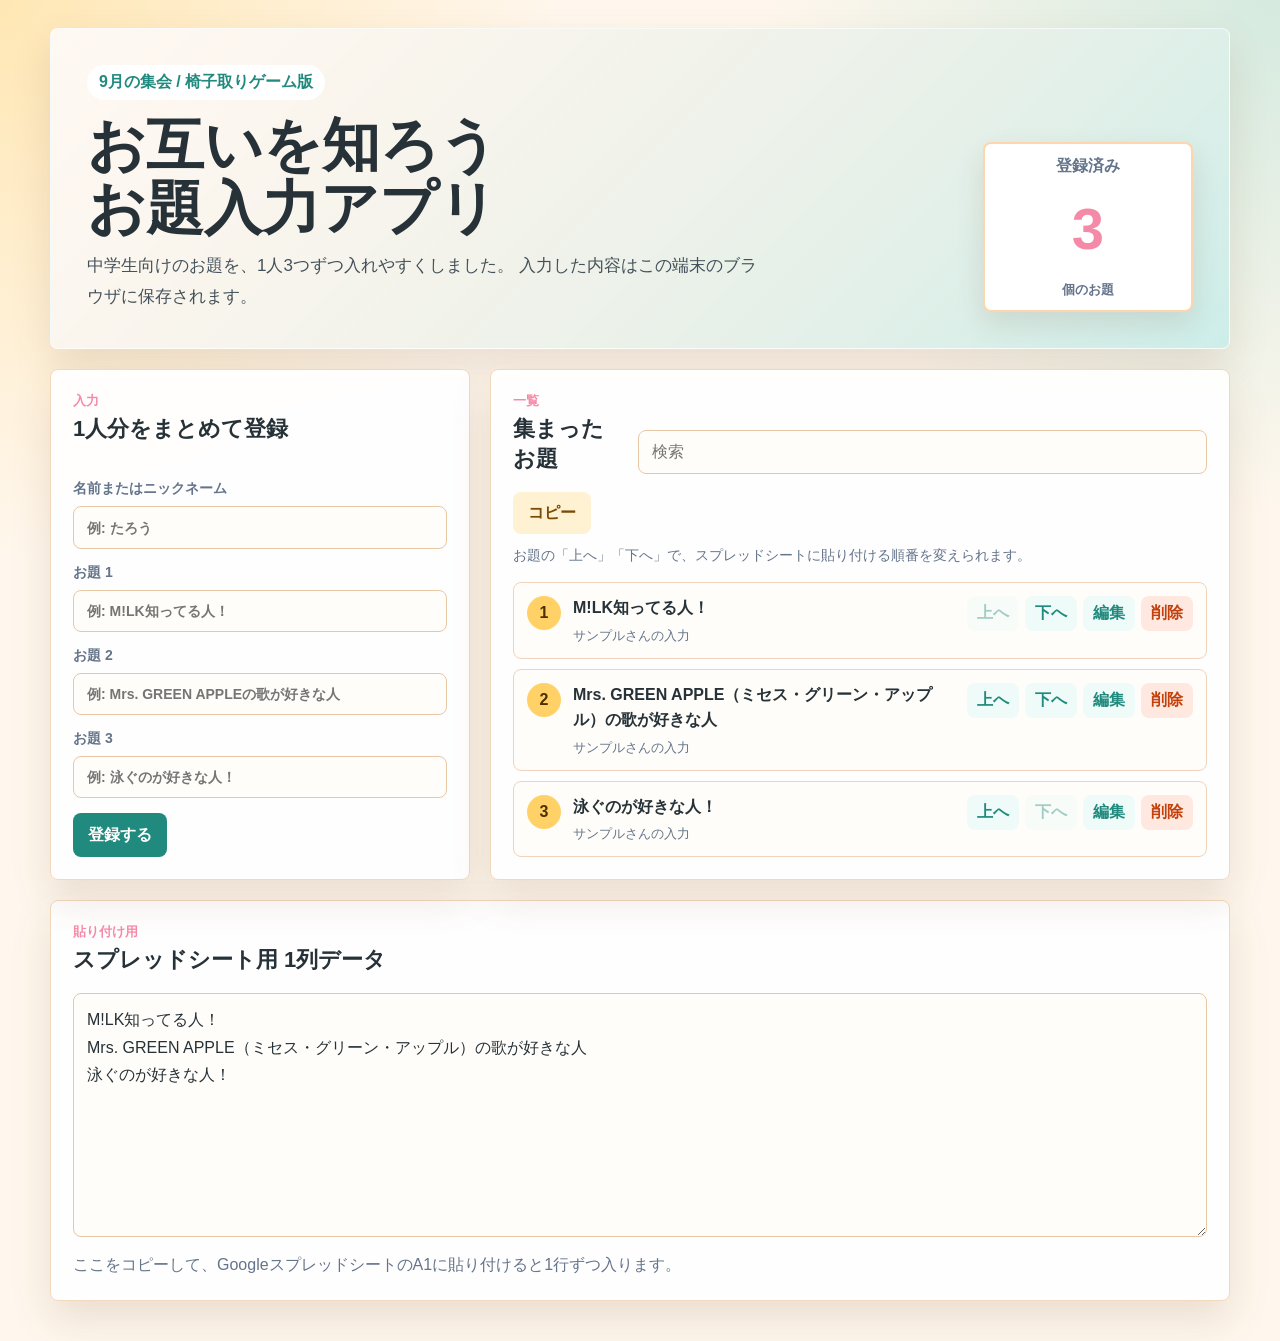
==== index.html @ cfddd16f "Add files via upload" ====
<!doctype html>
<html lang="ja">
  <head>
    <meta charset="utf-8" />
    <meta name="viewport" content="width=device-width, initial-scale=1" />
    <title>お互いを知ろう お題入力アプリ</title>
    <link rel="stylesheet" href="./styles.css" />
  </head>
  <body>
    <main class="app">
      <section class="hero">
        <div>
          <p class="badge">9月の集会 / 椅子取りゲーム版</p>
          <h1>お互いを知ろう<br />お題入力アプリ</h1>
          <p class="lead">
            中学生向けのお題を、1人3つずつ入れやすくしました。
            入力した内容はこの端末のブラウザに保存されます。
          </p>
        </div>
        <div class="hero-card" aria-label="入力状況">
          <span>登録済み</span>
          <strong id="totalTopics">0</strong>
          <small>個のお題</small>
        </div>
      </section>

      <section class="workspace">
        <form id="topicForm" class="panel input-panel">
          <div class="panel-title">
            <p>入力</p>
            <h2>1人分をまとめて登録</h2>
          </div>

          <label>
            名前またはニックネーム
            <input id="nameInput" type="text" placeholder="例: たろう" autocomplete="name" />
          </label>

          <div class="topic-fields">
            <label>
              お題 1
              <input id="topic1" type="text" placeholder="例: M!LK知ってる人！" required />
            </label>
            <label>
              お題 2
              <input id="topic2" type="text" placeholder="例: Mrs. GREEN APPLEの歌が好きな人" />
            </label>
            <label>
              お題 3
              <input id="topic3" type="text" placeholder="例: 泳ぐのが好きな人！" />
            </label>
          </div>

          <div class="actions">
            <button class="primary-button" type="submit">登録する</button>
          </div>
        </form>

        <section class="panel list-panel">
          <div class="panel-title with-tools">
            <div>
              <p>一覧</p>
              <h2>集まったお題</h2>
            </div>
            <input id="searchInput" type="search" placeholder="検索" />
          </div>

          <div class="tool-row">
            <button class="secondary-button" id="copyButton" type="button">コピー</button>
          </div>

          <p class="hint compact">お題の「上へ」「下へ」で、スプレッドシートに貼り付ける順番を変えられます。</p>
          <div id="topicList" class="topic-list"></div>
        </section>
      </section>

      <section class="panel paste-panel">
        <div class="panel-title">
          <p>貼り付け用</p>
          <h2>スプレッドシート用 1列データ</h2>
        </div>
        <textarea id="sheetText" readonly rows="8"></textarea>
        <p class="hint">ここをコピーして、GoogleスプレッドシートのA1に貼り付けると1行ずつ入ります。</p>
      </section>
    </main>

    <script src="./app.js"></script>
  </body>
</html>
---- styles.css ----
:root {
  color-scheme: light;
  --bg: #fff7ed;
  --surface: #ffffff;
  --ink: #263238;
  --muted: #64748b;
  --line: #f2d8bd;
  --mint: #58c4b6;
  --mint-dark: #218a7e;
  --peach: #ffb36b;
  --pink: #f58aa8;
  --yellow: #ffd166;
  --danger: #c2410c;
  --shadow: 0 18px 40px rgba(107, 72, 37, 0.14);
}

* {
  box-sizing: border-box;
}

body {
  margin: 0;
  min-height: 100vh;
  font-family: "Segoe UI", "Yu Gothic UI", "Meiryo", sans-serif;
  background:
    radial-gradient(circle at top left, rgba(255, 209, 102, 0.42), transparent 30%),
    radial-gradient(circle at top right, rgba(88, 196, 182, 0.25), transparent 28%),
    var(--bg);
  color: var(--ink);
}

button,
input,
textarea {
  font: inherit;
}

button {
  cursor: pointer;
}

.app {
  width: min(1180px, calc(100% - 32px));
  margin: 0 auto;
  padding: 28px 0 40px;
}

.hero {
  display: grid;
  grid-template-columns: minmax(0, 1fr) 210px;
  gap: 20px;
  align-items: end;
  min-height: 250px;
  padding: 36px;
  border-radius: 8px;
  background:
    linear-gradient(135deg, rgba(255, 255, 255, 0.92), rgba(255, 255, 255, 0.7)),
    linear-gradient(135deg, var(--peach), var(--mint));
  border: 1px solid rgba(255, 255, 255, 0.72);
  box-shadow: var(--shadow);
}

.badge {
  display: inline-flex;
  margin: 0 0 14px;
  padding: 7px 12px;
  border-radius: 999px;
  background: #ffffff;
  color: var(--mint-dark);
  font-weight: 800;
}

h1,
h2,
p {
  margin-top: 0;
}

h1 {
  margin-bottom: 12px;
  font-size: clamp(34px, 5vw, 58px);
  line-height: 1.08;
  letter-spacing: 0;
}

h2 {
  margin-bottom: 0;
  font-size: 22px;
  letter-spacing: 0;
}

.lead {
  max-width: 680px;
  margin-bottom: 0;
  color: #44515a;
  font-size: 17px;
  line-height: 1.8;
}

.hero-card {
  display: grid;
  place-items: center;
  min-height: 170px;
  border-radius: 8px;
  background: #fff;
  border: 2px solid rgba(255, 179, 107, 0.55);
  box-shadow: 0 12px 28px rgba(79, 54, 24, 0.12);
}

.hero-card span,
.hero-card small {
  color: var(--muted);
  font-weight: 700;
}

.hero-card strong {
  color: var(--pink);
  font-size: 58px;
  line-height: 1;
}

.workspace {
  display: grid;
  grid-template-columns: 420px minmax(0, 1fr);
  gap: 20px;
  margin-top: 20px;
}

.panel {
  border: 1px solid var(--line);
  border-radius: 8px;
  background: rgba(255, 255, 255, 0.94);
  box-shadow: var(--shadow);
  padding: 22px;
}

.panel-title {
  margin-bottom: 18px;
}

.panel-title p {
  margin-bottom: 4px;
  color: var(--pink);
  font-size: 13px;
  font-weight: 900;
}

.panel-title.with-tools {
  display: flex;
  align-items: end;
  justify-content: space-between;
  gap: 14px;
}

label {
  display: grid;
  gap: 7px;
  color: var(--muted);
  font-size: 14px;
  font-weight: 700;
}

input,
textarea {
  width: 100%;
  border: 1px solid #e8c7a4;
  border-radius: 8px;
  padding: 12px 13px;
  background: #fffdf9;
  color: var(--ink);
  outline: 0;
}

input:focus,
textarea:focus {
  border-color: var(--mint);
  box-shadow: 0 0 0 4px rgba(88, 196, 182, 0.18);
}

textarea {
  resize: vertical;
  line-height: 1.7;
}

.topic-fields,
.input-panel {
  display: grid;
  gap: 15px;
}

.actions,
.tool-row {
  display: flex;
  flex-wrap: wrap;
  gap: 10px;
}

.primary-button,
.secondary-button,
.danger-button {
  min-height: 42px;
  border: 0;
  border-radius: 8px;
  padding: 10px 15px;
  font-weight: 900;
}

.primary-button {
  background: var(--mint-dark);
  color: #fff;
}

.secondary-button {
  background: #fff2d2;
  color: #7c4a03;
}

.danger-button {
  background: #fff0e7;
  color: var(--danger);
}

.tool-row {
  margin-bottom: 16px;
}

.topic-list {
  display: grid;
  gap: 10px;
}

.topic-card {
  display: grid;
  grid-template-columns: 34px minmax(0, 1fr) auto;
  gap: 12px;
  align-items: start;
  padding: 13px;
  border: 1px solid #f0d4ba;
  border-radius: 8px;
  background: #fffdf9;
}

.topic-card.editing {
  align-items: stretch;
}

.edit-fields {
  display: grid;
  gap: 10px;
}

.topic-number {
  display: grid;
  place-items: center;
  width: 34px;
  height: 34px;
  border-radius: 50%;
  background: var(--yellow);
  color: #4f2f00;
  font-weight: 900;
}

.topic-card p {
  margin: 0 0 5px;
  font-weight: 800;
  line-height: 1.55;
}

.topic-card small {
  color: var(--muted);
}

.delete-topic {
  border: 0;
  border-radius: 8px;
  background: #ffe8e0;
  color: var(--danger);
  padding: 7px 10px;
  font-weight: 900;
}

.topic-tools {
  display: flex;
  flex-wrap: wrap;
  justify-content: flex-end;
  gap: 6px;
}

.move-topic {
  border: 0;
  border-radius: 8px;
  background: #eefbf9;
  color: var(--mint-dark);
  padding: 7px 10px;
  font-weight: 900;
}

.move-topic:disabled {
  cursor: default;
  opacity: 0.42;
}

.paste-panel {
  margin-top: 20px;
}

.hint {
  margin: 10px 0 0;
  color: var(--muted);
  line-height: 1.7;
}

.hint.compact {
  margin: -6px 0 14px;
  font-size: 14px;
}

.empty {
  padding: 28px;
  border: 1px dashed #e8c7a4;
  border-radius: 8px;
  color: var(--muted);
  text-align: center;
  background: #fffdf9;
}

@media (max-width: 860px) {
  .hero,
  .workspace {
    grid-template-columns: 1fr;
  }

  .hero {
    padding: 24px;
  }

  .panel-title.with-tools {
    align-items: stretch;
    flex-direction: column;
  }

  .topic-card {
    grid-template-columns: 34px minmax(0, 1fr);
  }

  .topic-tools {
    grid-column: 2;
    justify-content: flex-start;
  }
}
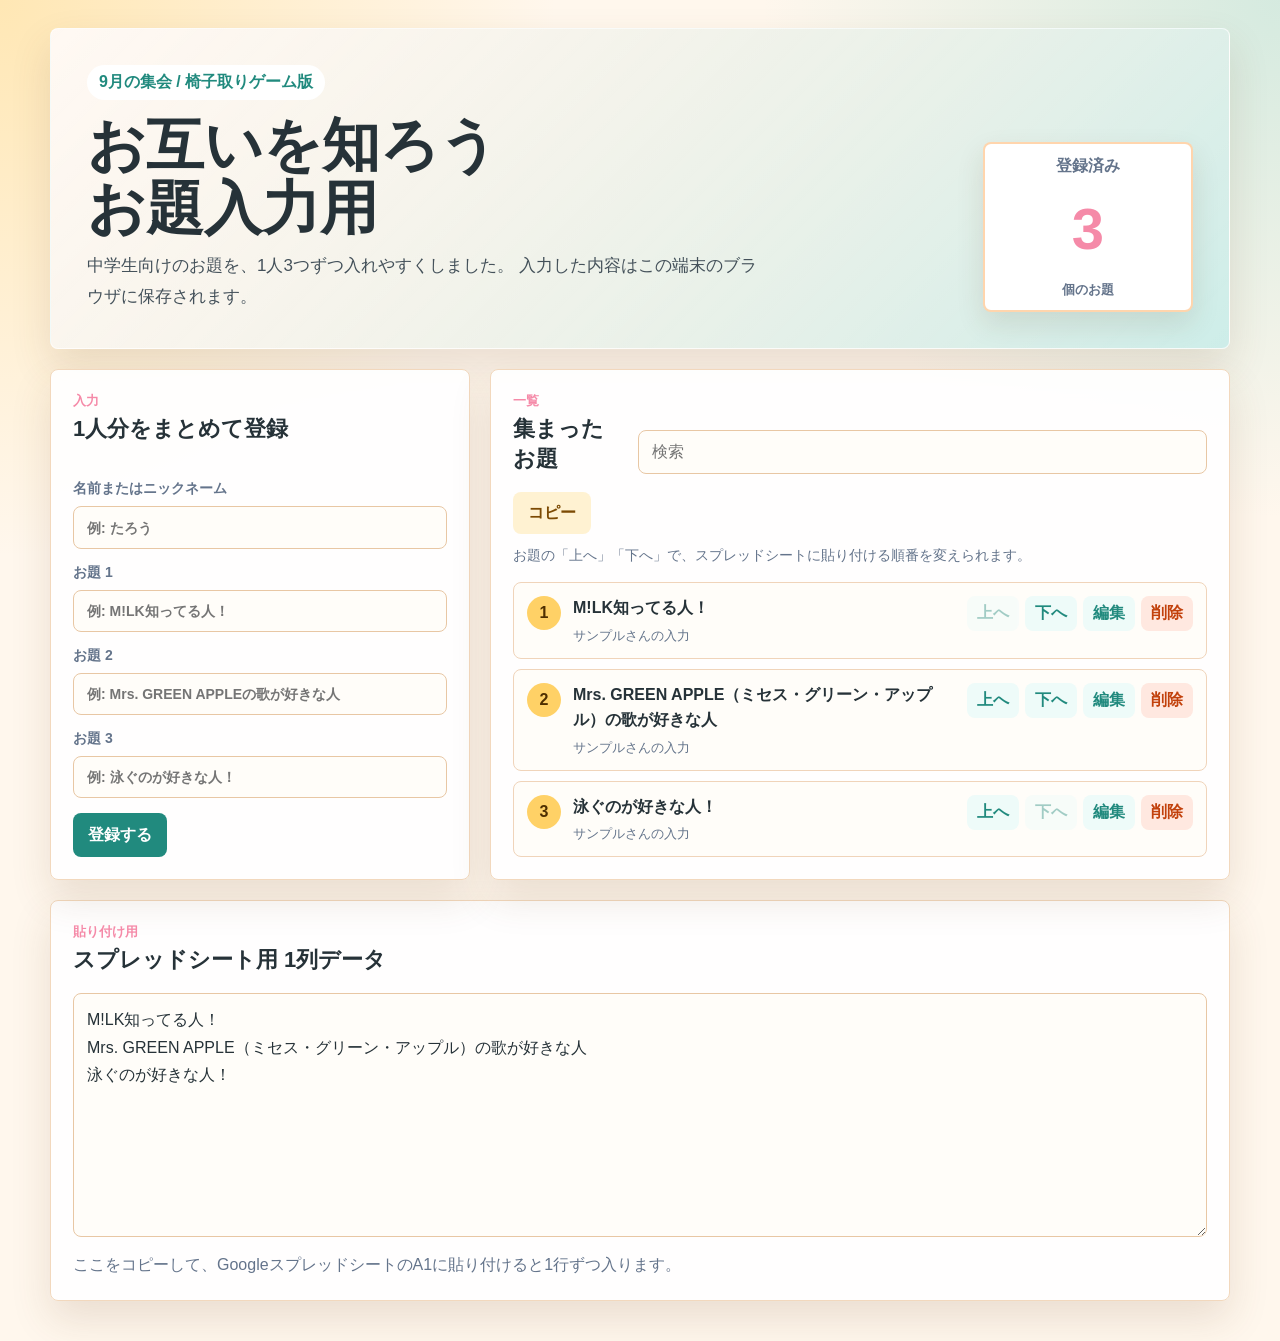
==== commit c4968f33: "Update index.html" ====
--- a/index.html
+++ b/index.html
@@ -3,7 +3,7 @@
   <head>
     <meta charset="utf-8" />
     <meta name="viewport" content="width=device-width, initial-scale=1" />
-    <title>お互いを知ろう お題入力アプリ</title>
+    <title>お題入力用</title>
     <link rel="stylesheet" href="./styles.css" />
   </head>
   <body>
@@ -11,7 +11,7 @@
       <section class="hero">
         <div>
           <p class="badge">9月の集会 / 椅子取りゲーム版</p>
-          <h1>お互いを知ろう<br />お題入力アプリ</h1>
+          <h1>お互いを知ろう<br />お題入力用</h1>
           <p class="lead">
             中学生向けのお題を、1人3つずつ入れやすくしました。
             入力した内容はこの端末のブラウザに保存されます。
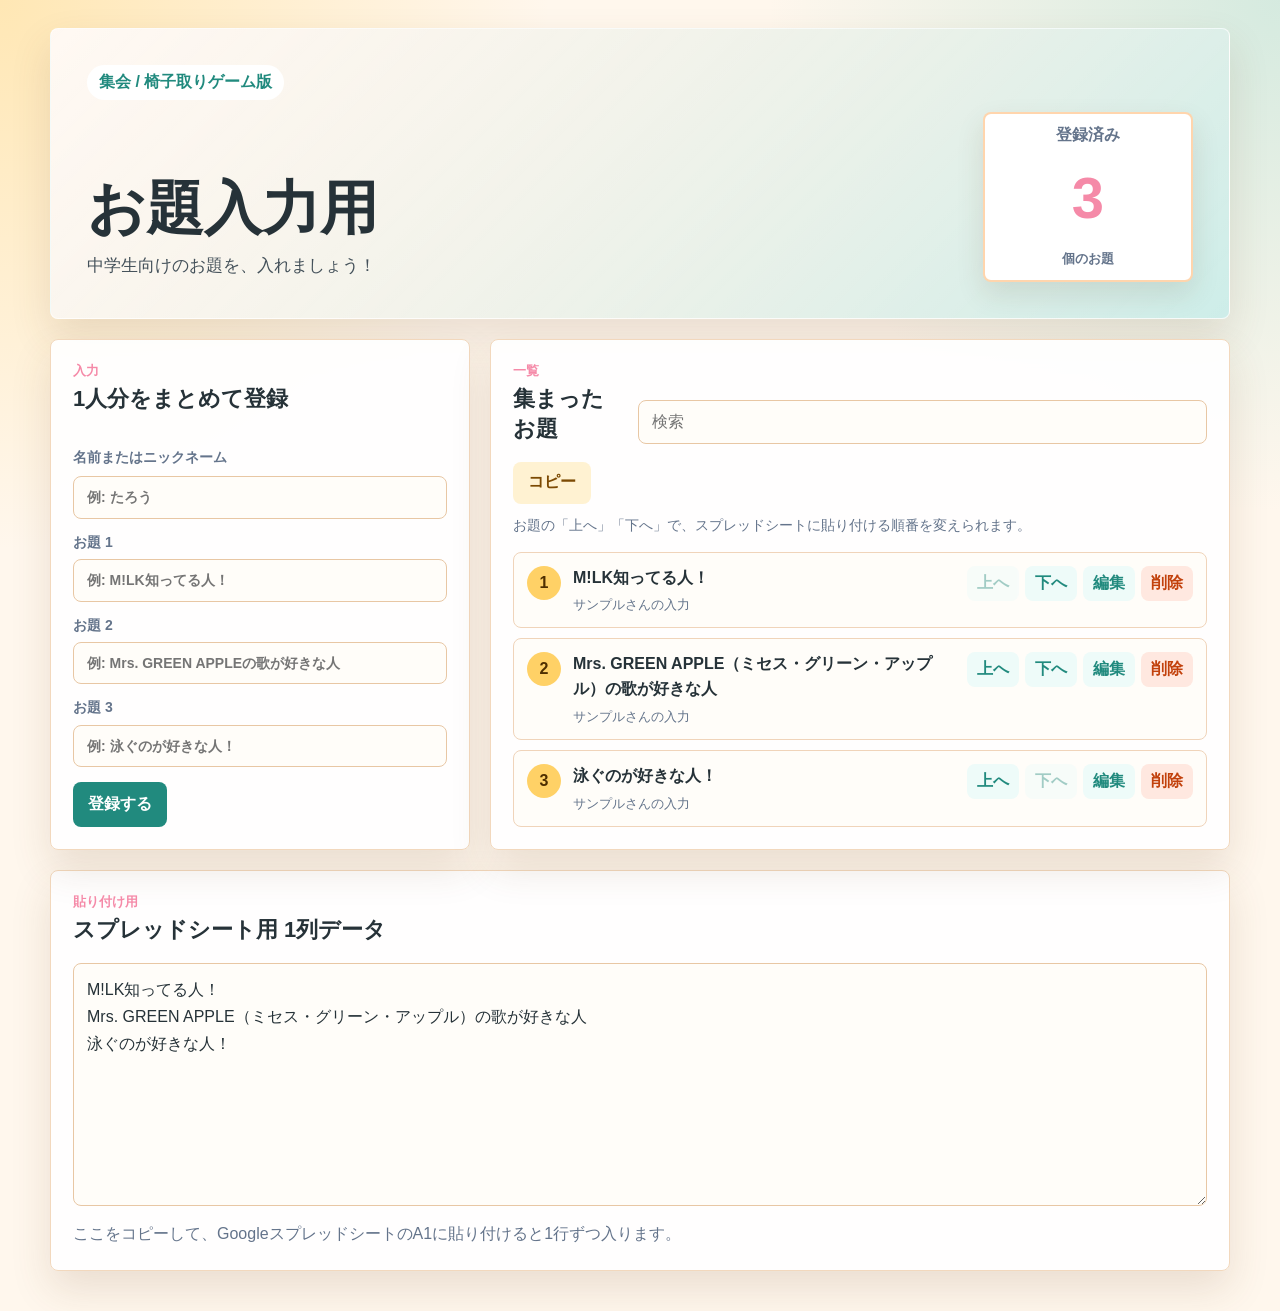
==== commit af3e4cf8: "Update index.html" ====
--- a/index.html
+++ b/index.html
@@ -10,11 +10,10 @@
     <main class="app">
       <section class="hero">
         <div>
-          <p class="badge">9月の集会 / 椅子取りゲーム版</p>
-          <h1>お互いを知ろう<br />お題入力用</h1>
+          <p class="badge">集会 / 椅子取りゲーム版</p>
+          <h1><br />お題入力用</h1>
           <p class="lead">
-            中学生向けのお題を、1人3つずつ入れやすくしました。
-            入力した内容はこの端末のブラウザに保存されます。
+            中学生向けのお題を、入れましょう！
           </p>
         </div>
         <div class="hero-card" aria-label="入力状況">
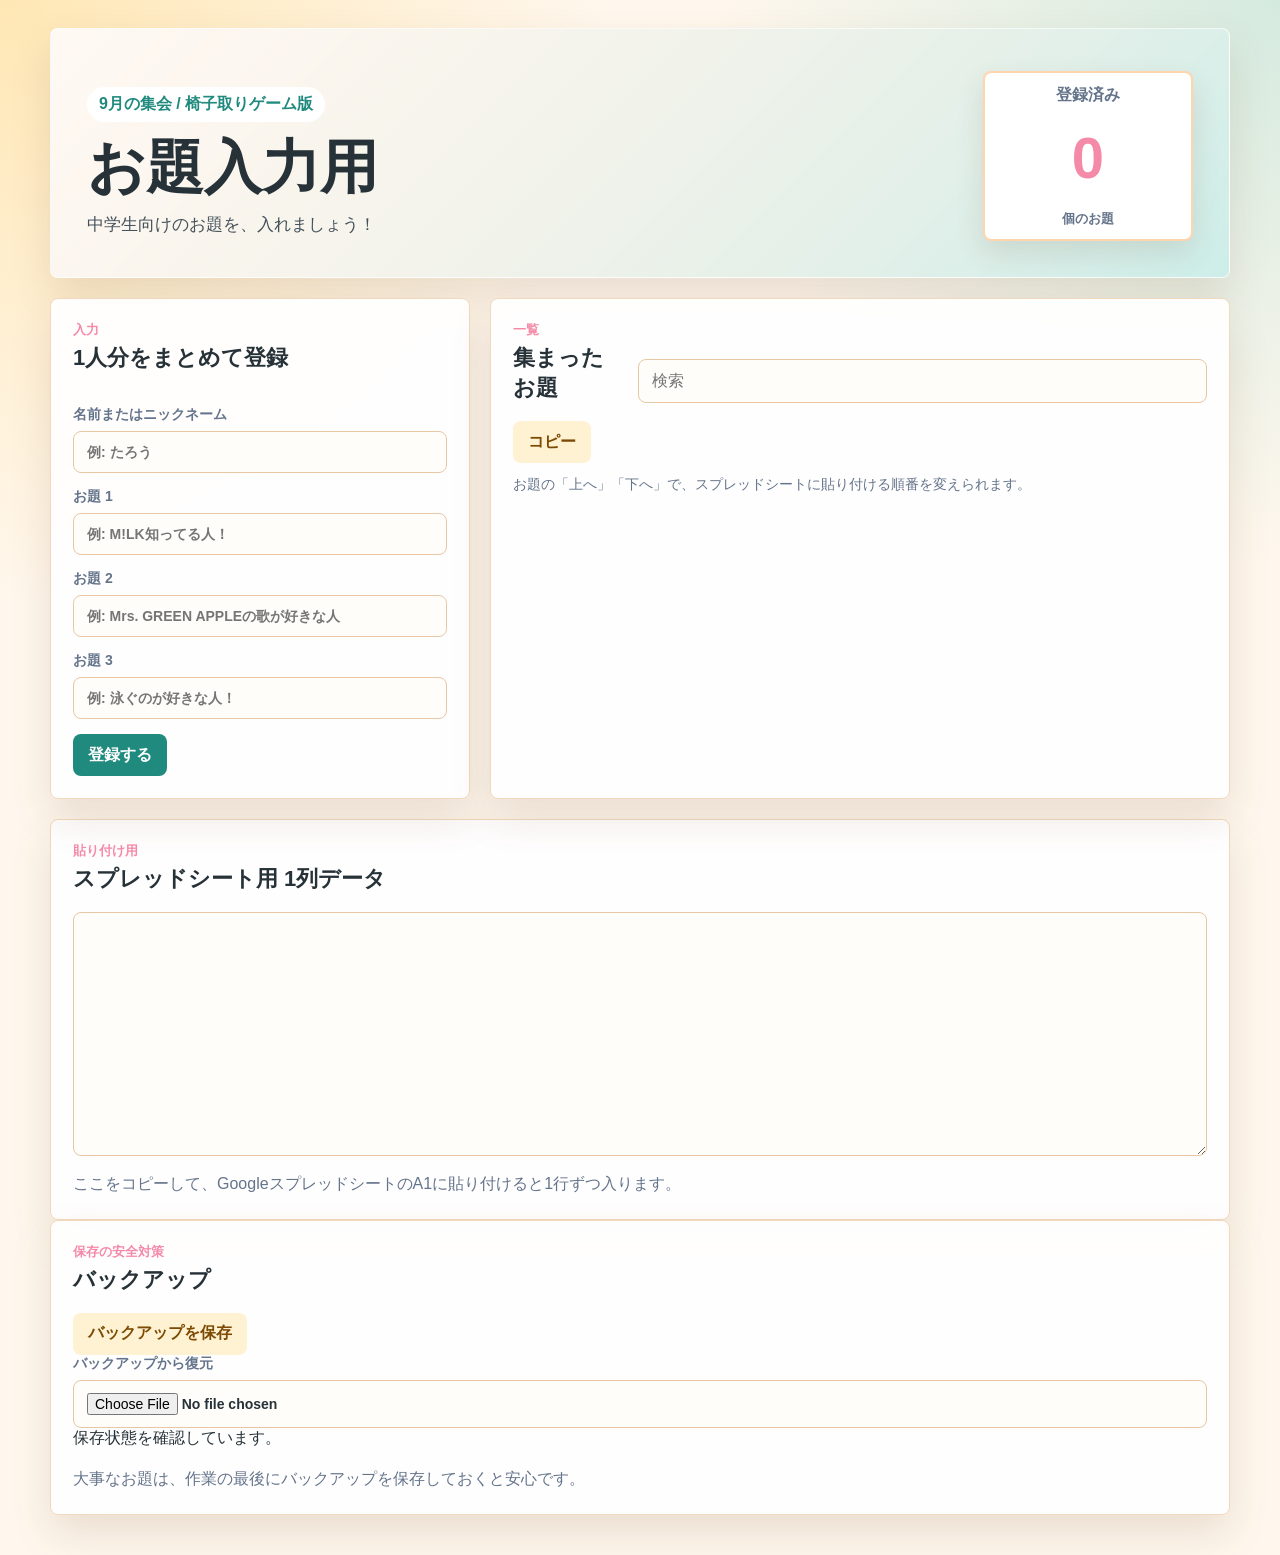
==== commit 9721ee4d: "Update index.html" ====
--- a/index.html
+++ b/index.html
@@ -1,3 +1,4 @@
+
 <!doctype html>
 <html lang="ja">
   <head>
@@ -10,11 +11,9 @@
     <main class="app">
       <section class="hero">
         <div>
-          <p class="badge">集会 / 椅子取りゲーム版</p>
-          <h1><br />お題入力用</h1>
-          <p class="lead">
-            中学生向けのお題を、入れましょう！
-          </p>
+          <p class="badge">9月の集会 / 椅子取りゲーム版</p>
+          <h1>お題入力用</h1>
+          <p class="lead">中学生向けのお題を、入れましょう！</p>
         </div>
         <div class="hero-card" aria-label="入力状況">
           <span>登録済み</span>
@@ -81,6 +80,22 @@
         <textarea id="sheetText" readonly rows="8"></textarea>
         <p class="hint">ここをコピーして、GoogleスプレッドシートのA1に貼り付けると1行ずつ入ります。</p>
       </section>
+
+      <section class="panel backup-panel">
+        <div class="panel-title">
+          <p>保存の安全対策</p>
+          <h2>バックアップ</h2>
+        </div>
+        <div class="backup-actions">
+          <button class="secondary-button" id="backupButton" type="button">バックアップを保存</button>
+          <label class="file-button">
+            バックアップから復元
+            <input id="restoreInput" type="file" accept="application/json,.json" />
+          </label>
+        </div>
+        <p id="saveStatus" class="save-status">保存状態を確認しています。</p>
+        <p class="hint">大事なお題は、作業の最後にバックアップを保存しておくと安心です。</p>
+      </section>
     </main>
 
     <script src="./app.js"></script>
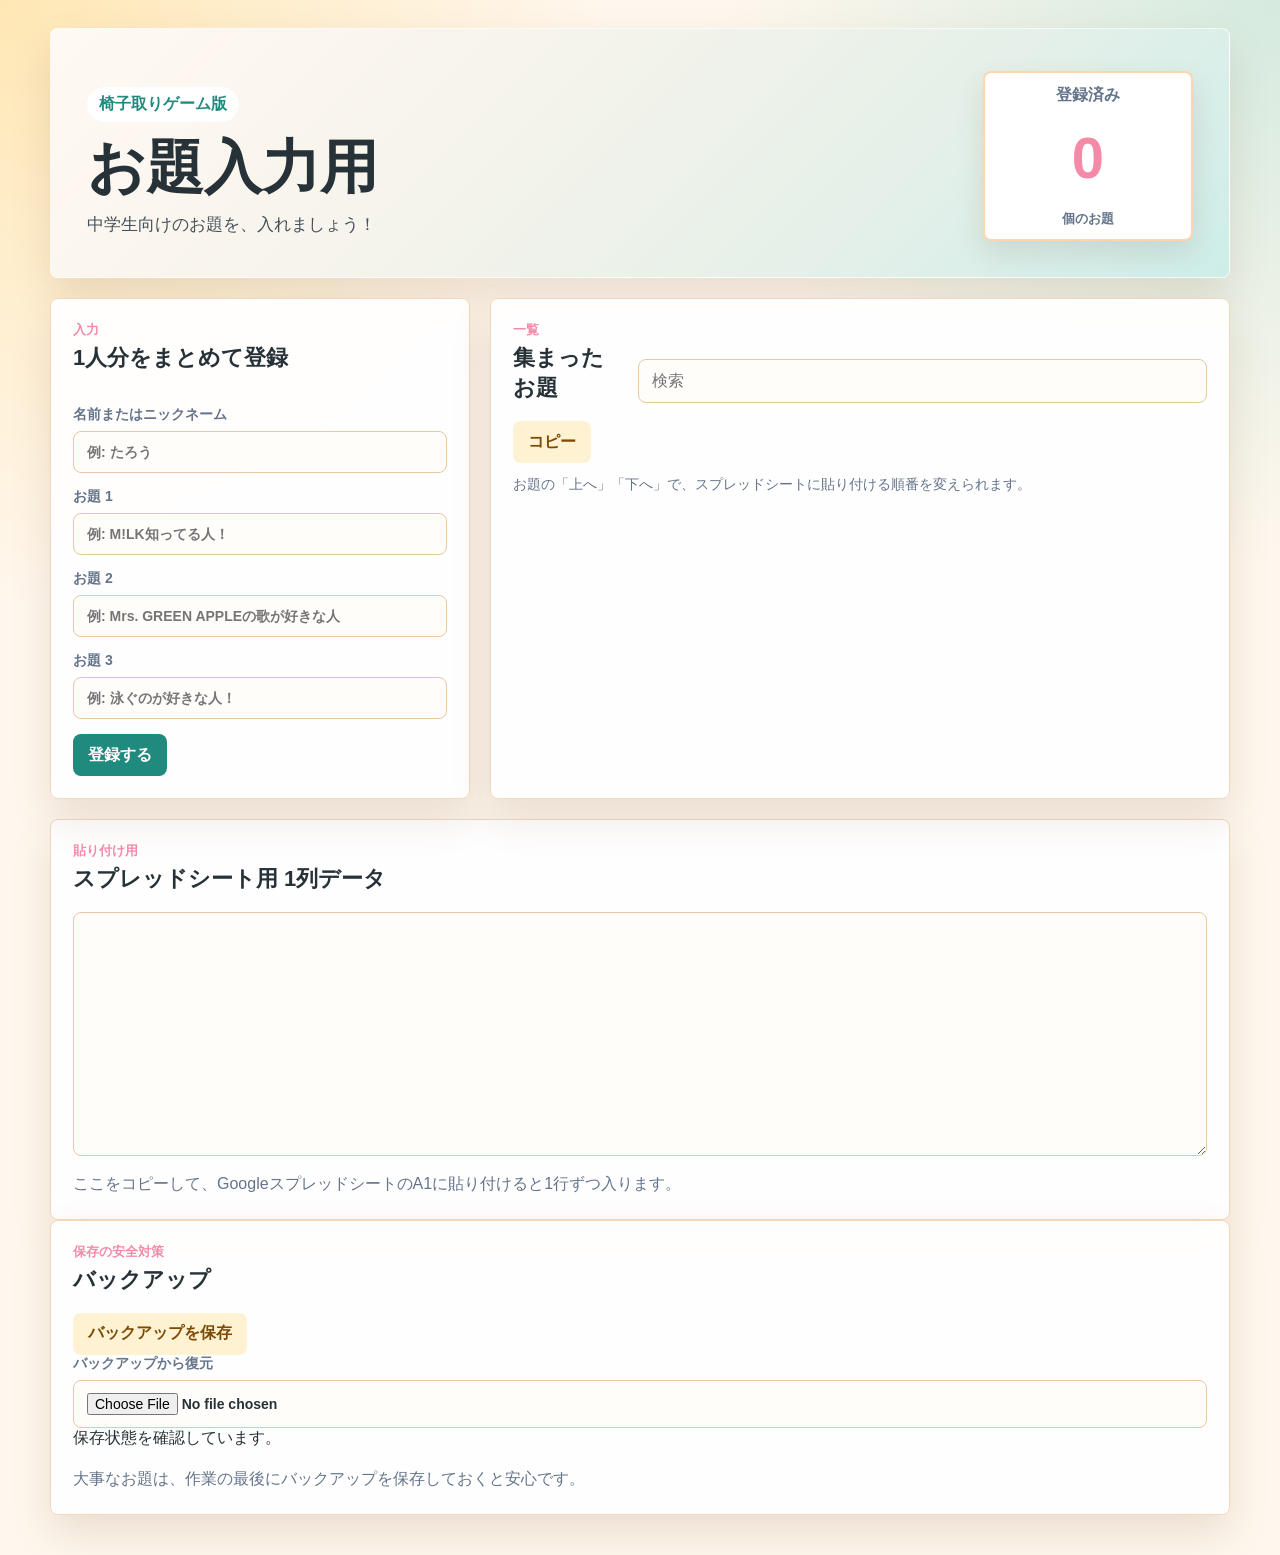
==== commit 68c5d17a: "Add files via upload" ====
--- a/index.html
+++ b/index.html
@@ -1,4 +1,3 @@
-
 <!doctype html>
 <html lang="ja">
   <head>
@@ -11,7 +10,7 @@
     <main class="app">
       <section class="hero">
         <div>
-          <p class="badge">9月の集会 / 椅子取りゲーム版</p>
+          <p class="badge">椅子取りゲーム版</p>
           <h1>お題入力用</h1>
           <p class="lead">中学生向けのお題を、入れましょう！</p>
         </div>
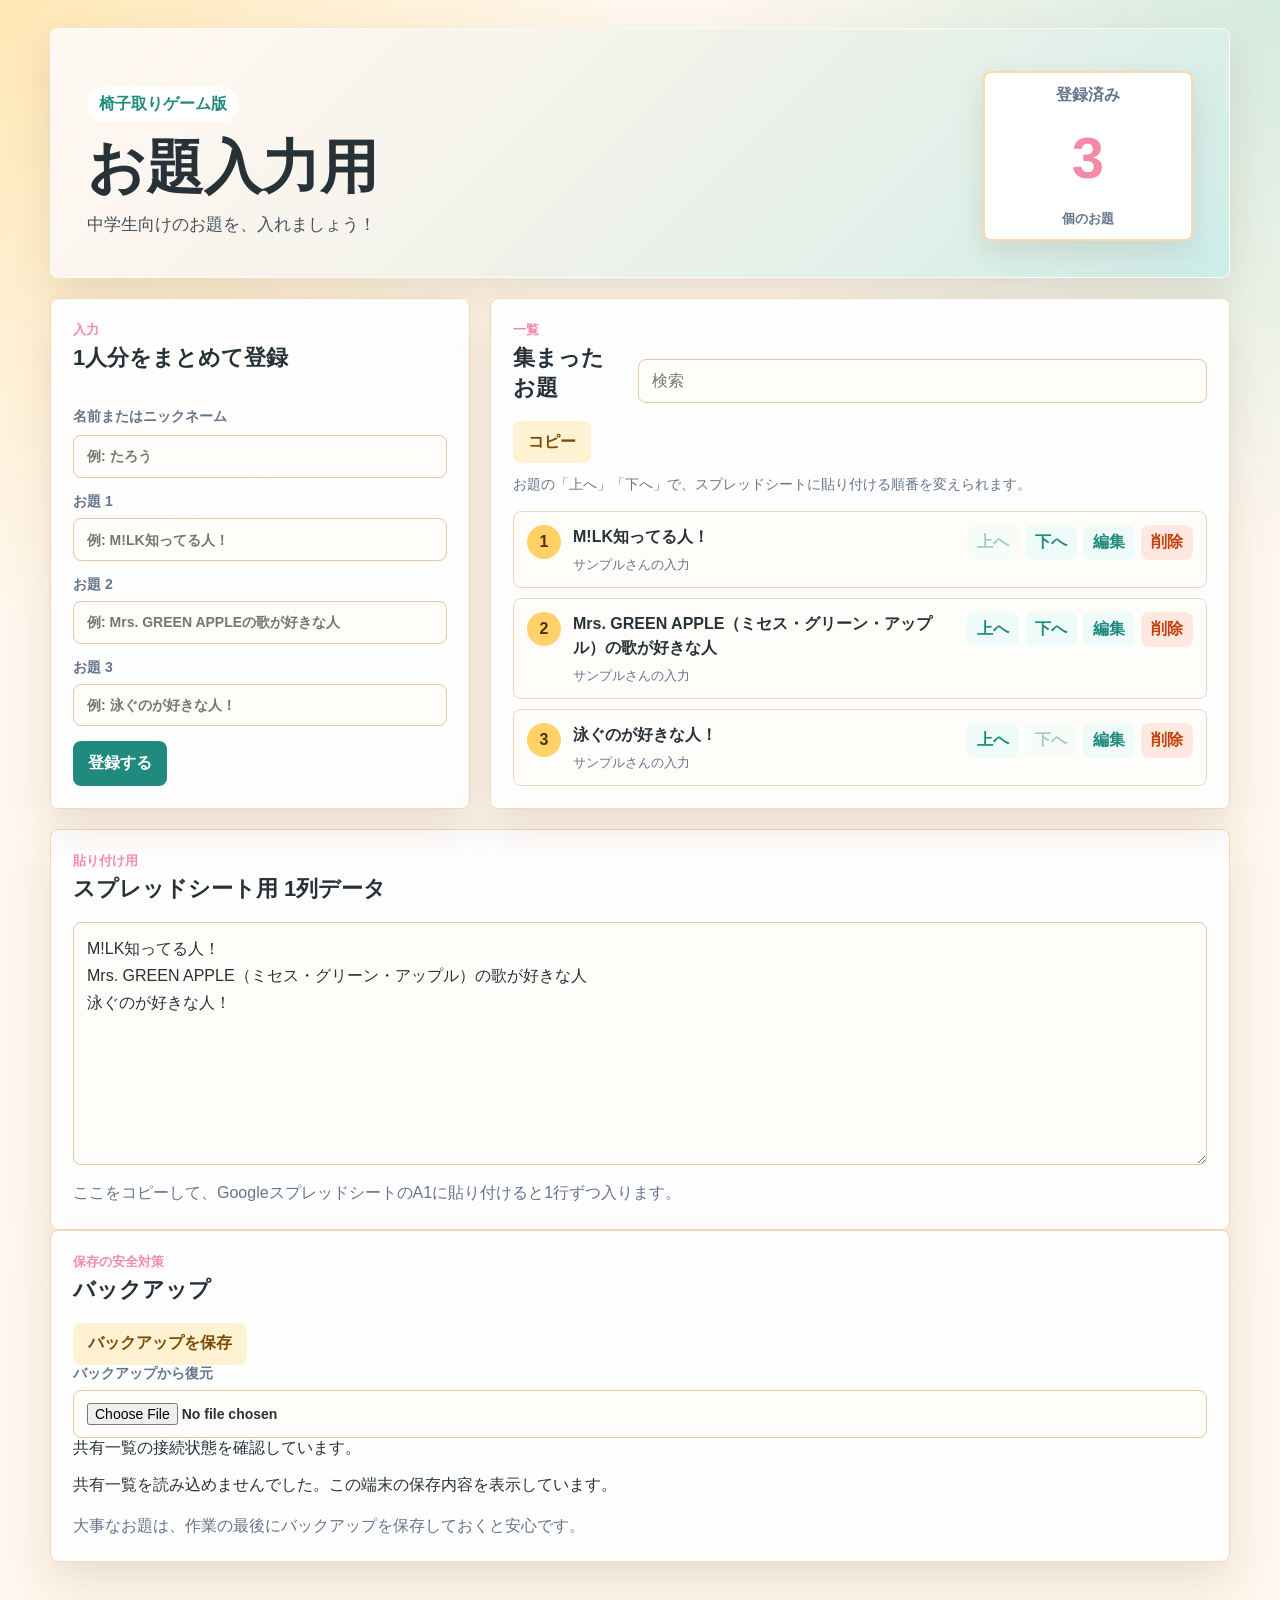
==== commit b347a05e: "Add files via upload" ====
--- a/index.html
+++ b/index.html
@@ -92,6 +92,7 @@
             <input id="restoreInput" type="file" accept="application/json,.json" />
           </label>
         </div>
+        <p id="sharedStatus" class="save-status">共有一覧の接続状態を確認しています。</p>
         <p id="saveStatus" class="save-status">保存状態を確認しています。</p>
         <p class="hint">大事なお題は、作業の最後にバックアップを保存しておくと安心です。</p>
       </section>
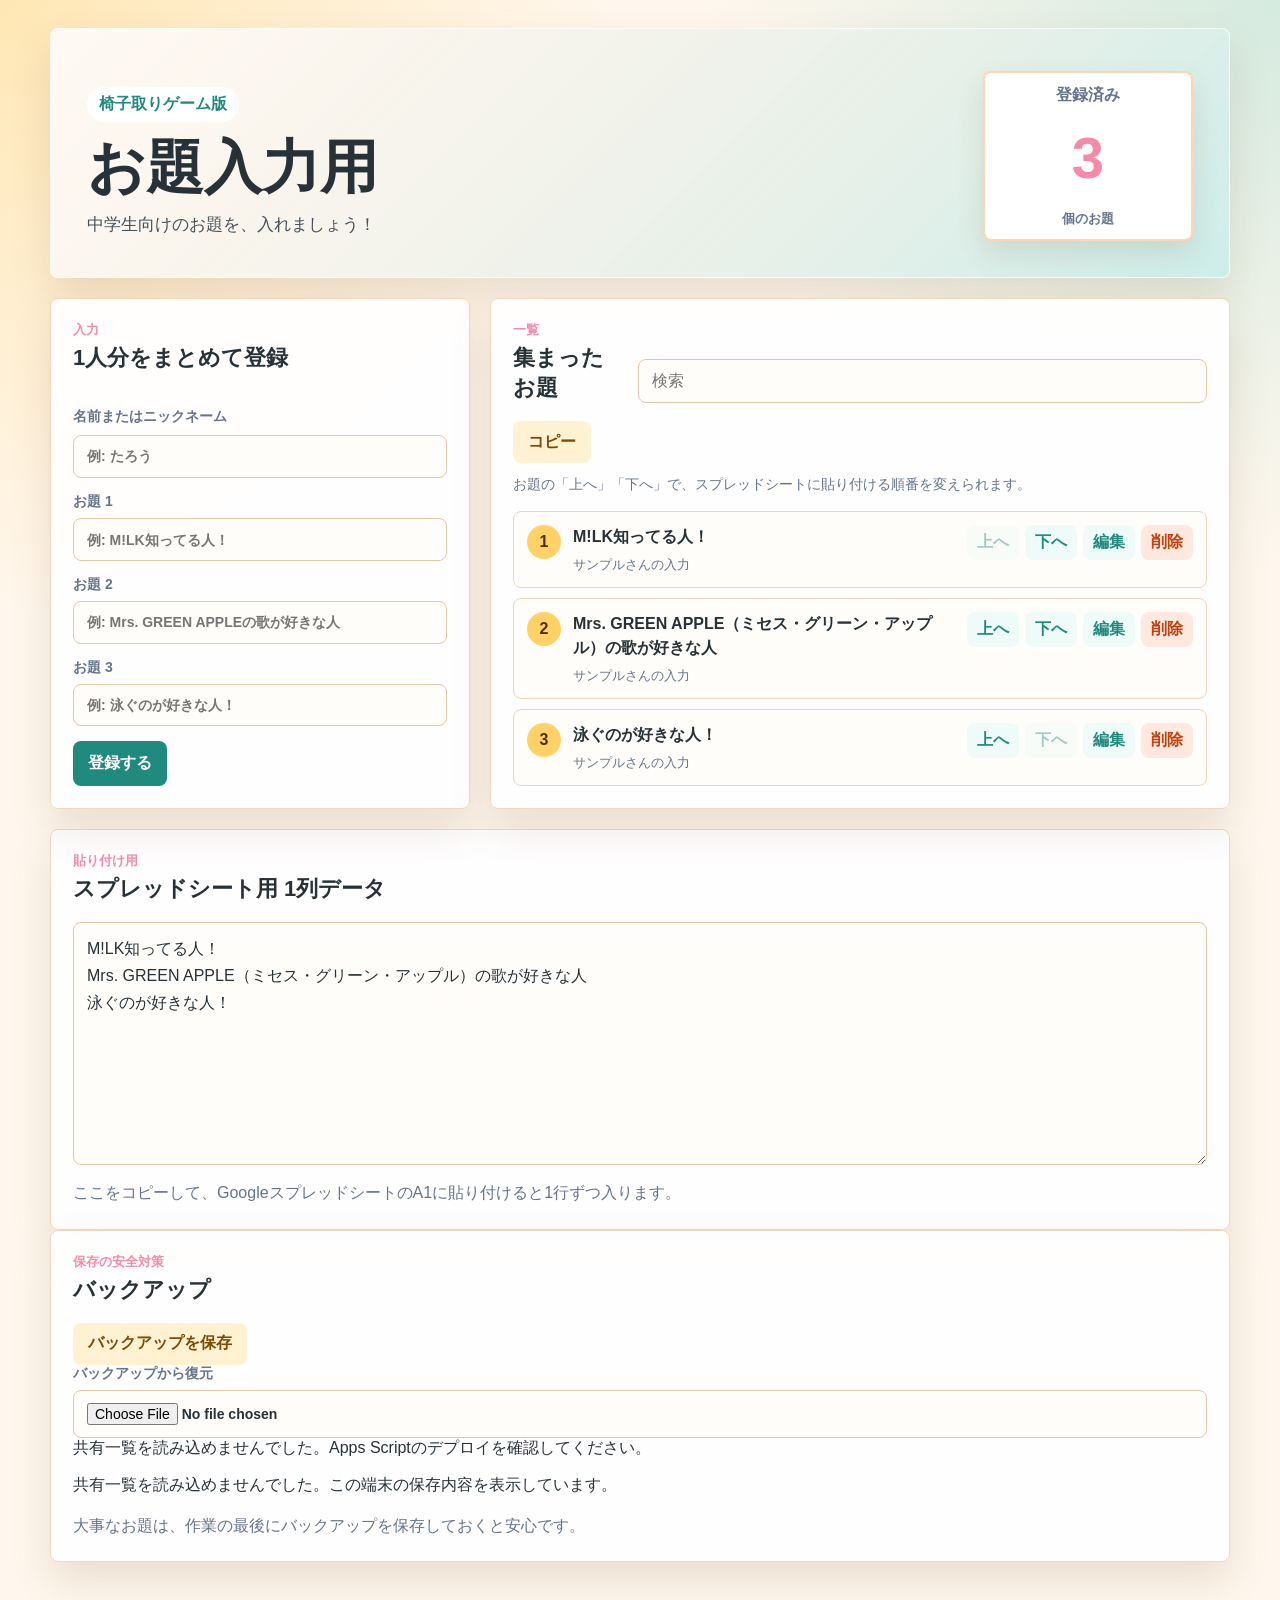
==== commit eaaab0a2: "Add files via upload" ====
--- a/index.html
+++ b/index.html
@@ -4,7 +4,7 @@
     <meta charset="utf-8" />
     <meta name="viewport" content="width=device-width, initial-scale=1" />
     <title>お題入力用</title>
-    <link rel="stylesheet" href="./styles.css" />
+    <link rel="stylesheet" href="./styles.css?v=20260624-4" />
   </head>
   <body>
     <main class="app">
@@ -98,6 +98,6 @@
       </section>
     </main>
 
-    <script src="./app.js"></script>
+    <script src="./app.js?v=20260624-4"></script>
   </body>
 </html>
